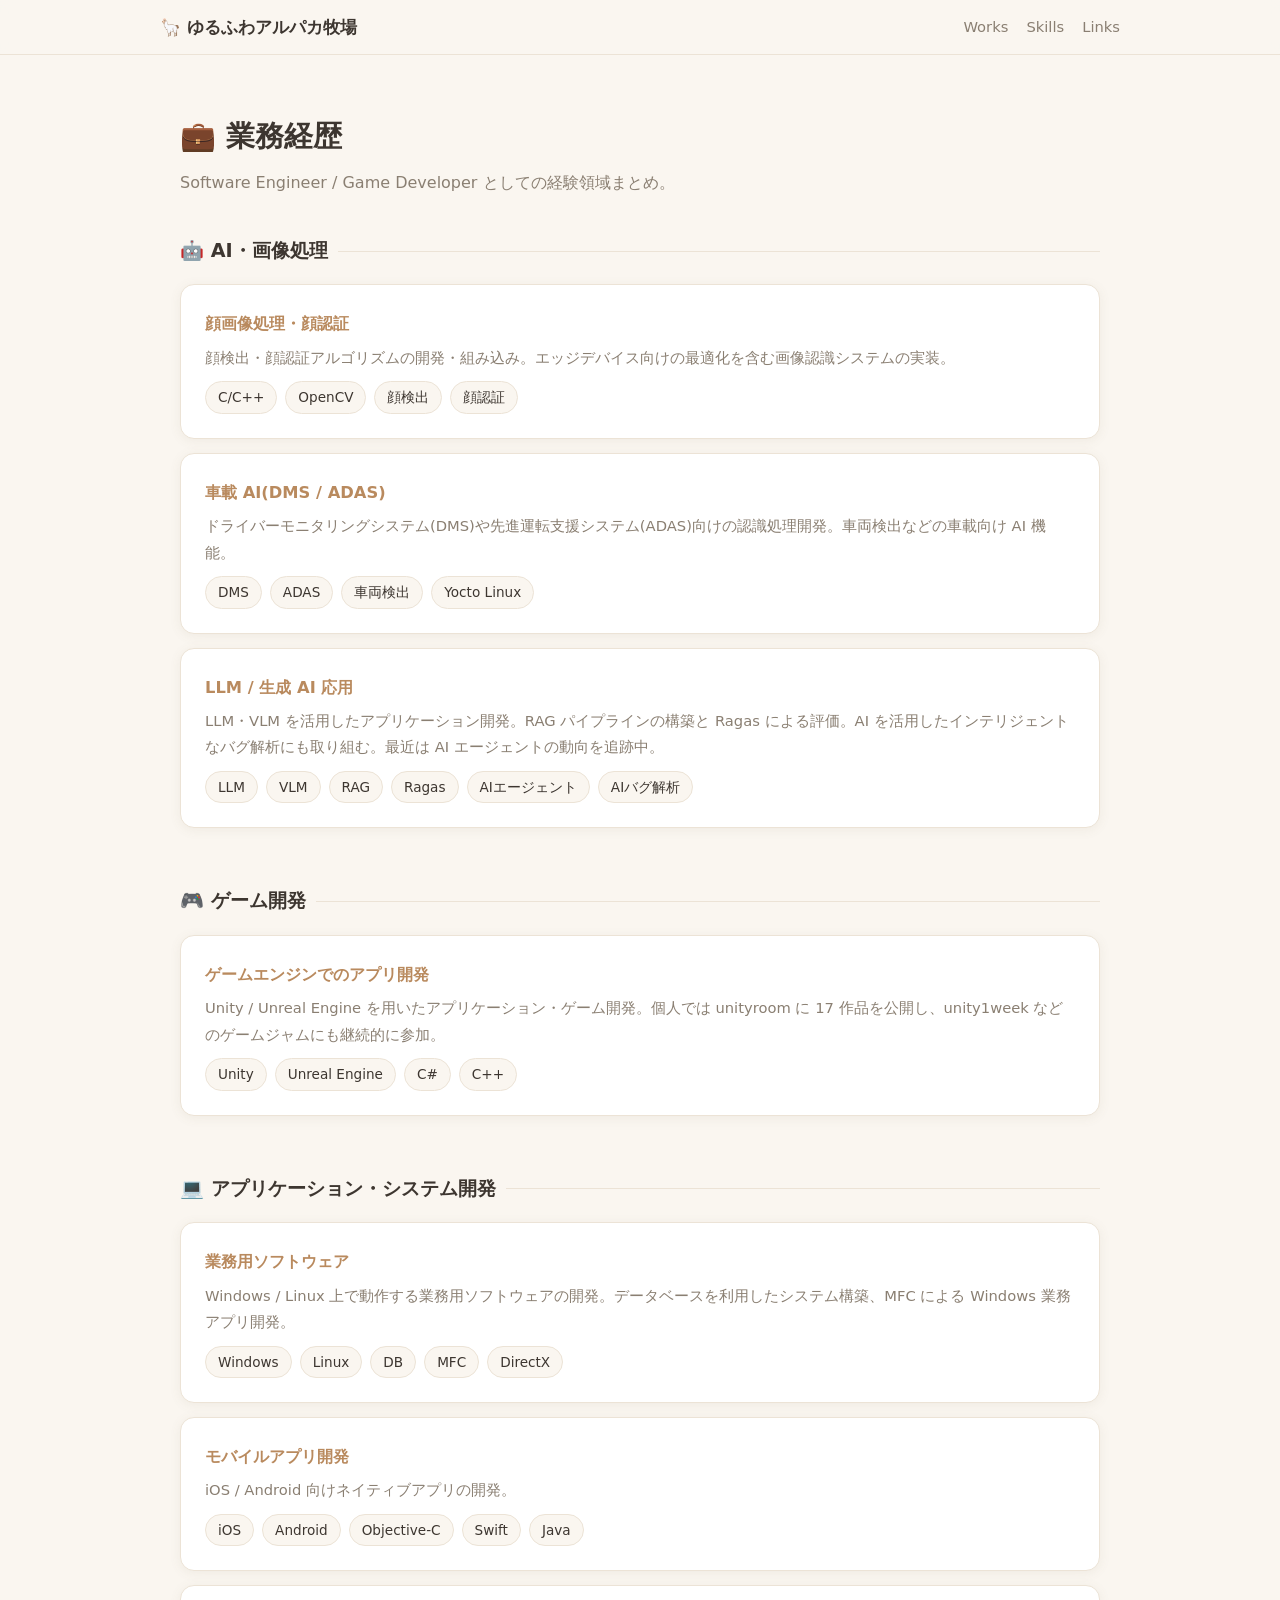
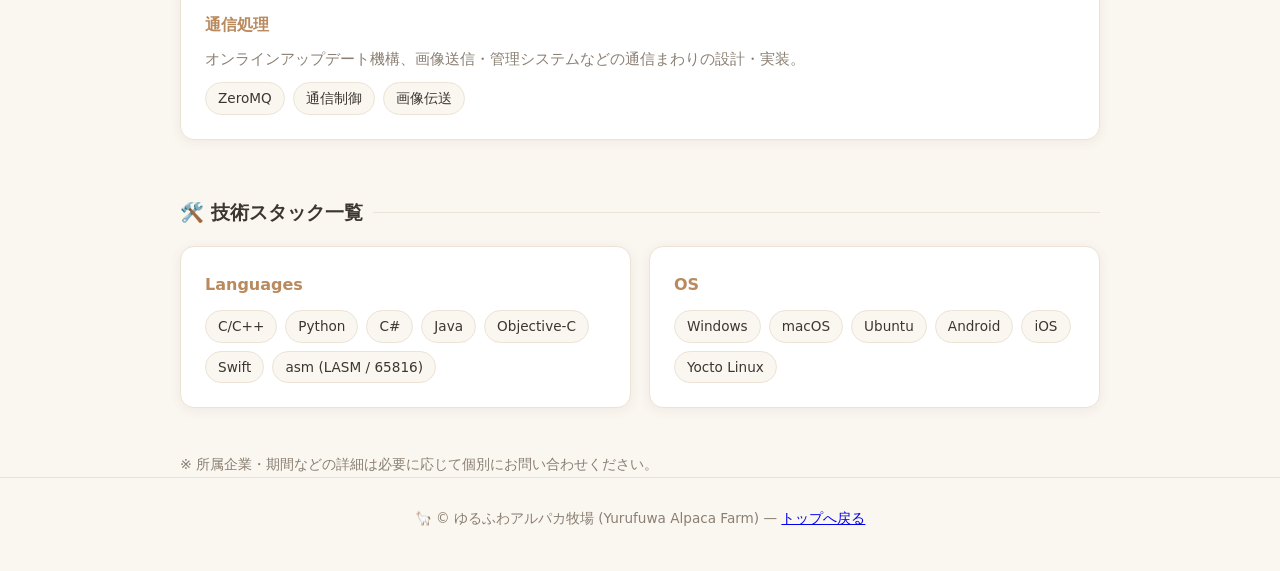
==== career.html @ 318fd3f8 "Initial portal site: profile, works, skills, career, links Co-Authored-By: Claude Fable 5 <noreply@a" ====
<!DOCTYPE html>
<html lang="ja">
<head>
<meta charset="UTF-8">
<meta name="viewport" content="width=device-width, initial-scale=1.0">
<title>業務経歴 | すし / ゆるふわアルパカ牧場</title>
<meta name="description" content="すし(Yurufuwa Alpaca Farm)の業務経歴・技術スタックの詳細。">
<link rel="icon" href="data:image/svg+xml,<svg xmlns=%22http://www.w3.org/2000/svg%22 viewBox=%220 0 100 100%22><text y=%22.9em%22 font-size=%2290%22>🦙</text></svg>">
<link rel="stylesheet" href="style.css">
</head>
<body>

<header class="site-header">
  <nav class="nav container">
    <a class="brand" href="./">🦙 ゆるふわアルパカ牧場</a>
    <ul>
      <li><a href="./#works">Works</a></li>
      <li><a href="./#skills">Skills</a></li>
      <li><a href="./#links">Links</a></li>
    </ul>
  </nav>
</header>

<main class="container">

  <div class="page-title">
    <h1>💼 業務経歴</h1>
    <p>Software Engineer / Game Developer としての経験領域まとめ。</p>
  </div>

  <section class="career-section">
    <h2>🤖 AI・画像処理</h2>
    <div class="career-detail">
      <div class="card">
        <h3>顔画像処理・顔認証</h3>
        <p>顔検出・顔認証アルゴリズムの開発・組み込み。エッジデバイス向けの最適化を含む画像認識システムの実装。</p>
        <ul class="tags"><li>C/C++</li><li>OpenCV</li><li>顔検出</li><li>顔認証</li></ul>
      </div>
      <div class="card">
        <h3>車載 AI(DMS / ADAS)</h3>
        <p>ドライバーモニタリングシステム(DMS)や先進運転支援システム(ADAS)向けの認識処理開発。車両検出などの車載向け AI 機能。</p>
        <ul class="tags"><li>DMS</li><li>ADAS</li><li>車両検出</li><li>Yocto Linux</li></ul>
      </div>
      <div class="card">
        <h3>LLM / 生成 AI 応用</h3>
        <p>LLM・VLM を活用したアプリケーション開発。RAG パイプラインの構築と Ragas による評価。AI を活用したインテリジェントなバグ解析にも取り組む。最近は AI エージェントの動向を追跡中。</p>
        <ul class="tags"><li>LLM</li><li>VLM</li><li>RAG</li><li>Ragas</li><li>AIエージェント</li><li>AIバグ解析</li></ul>
      </div>
    </div>
  </section>

  <section class="career-section">
    <h2>🎮 ゲーム開発</h2>
    <div class="career-detail">
      <div class="card">
        <h3>ゲームエンジンでのアプリ開発</h3>
        <p>Unity / Unreal Engine を用いたアプリケーション・ゲーム開発。個人では unityroom に 17 作品を公開し、unity1week などのゲームジャムにも継続的に参加。</p>
        <ul class="tags"><li>Unity</li><li>Unreal Engine</li><li>C#</li><li>C++</li></ul>
      </div>
    </div>
  </section>

  <section class="career-section">
    <h2>💻 アプリケーション・システム開発</h2>
    <div class="career-detail">
      <div class="card">
        <h3>業務用ソフトウェア</h3>
        <p>Windows / Linux 上で動作する業務用ソフトウェアの開発。データベースを利用したシステム構築、MFC による Windows 業務アプリ開発。</p>
        <ul class="tags"><li>Windows</li><li>Linux</li><li>DB</li><li>MFC</li><li>DirectX</li></ul>
      </div>
      <div class="card">
        <h3>モバイルアプリ開発</h3>
        <p>iOS / Android 向けネイティブアプリの開発。</p>
        <ul class="tags"><li>iOS</li><li>Android</li><li>Objective-C</li><li>Swift</li><li>Java</li></ul>
      </div>
      <div class="card">
        <h3>通信処理</h3>
        <p>オンラインアップデート機構、画像送信・管理システムなどの通信まわりの設計・実装。</p>
        <ul class="tags"><li>ZeroMQ</li><li>通信制御</li><li>画像伝送</li></ul>
      </div>
    </div>
  </section>

  <section class="career-section">
    <h2>🛠️ 技術スタック一覧</h2>
    <div class="skills-grid">
      <div class="card">
        <h3>Languages</h3>
        <ul class="tags">
          <li>C/C++</li><li>Python</li><li>C#</li><li>Java</li>
          <li>Objective-C</li><li>Swift</li><li>asm (LASM / 65816)</li>
        </ul>
      </div>
      <div class="card">
        <h3>OS</h3>
        <ul class="tags">
          <li>Windows</li><li>macOS</li><li>Ubuntu</li>
          <li>Android</li><li>iOS</li><li>Yocto Linux</li>
        </ul>
      </div>
    </div>
  </section>

  <p class="section-note">※ 所属企業・期間などの詳細は必要に応じて個別にお問い合わせください。</p>

</main>

<footer>
  <p>🦙 © ゆるふわアルパカ牧場 (Yurufuwa Alpaca Farm) — <a href="./">トップへ戻る</a></p>
</footer>

</body>
</html>
---- style.css ----
:root {
  --bg: #faf6f0;
  --bg-card: #ffffff;
  --text: #3d3630;
  --text-sub: #8a7f72;
  --accent: #b98a5e;
  --accent-soft: #e8d5c0;
  --border: #ece3d6;
  --shadow: 0 2px 12px rgba(120, 100, 75, 0.08);
  --shadow-hover: 0 6px 20px rgba(120, 100, 75, 0.16);
  --radius: 14px;
}

@media (prefers-color-scheme: dark) {
  :root {
    --bg: #211d19;
    --bg-card: #2b2620;
    --text: #ece5db;
    --text-sub: #a89a89;
    --accent: #d4a97b;
    --accent-soft: #4a3d2e;
    --border: #3a332b;
    --shadow: 0 2px 12px rgba(0, 0, 0, 0.3);
    --shadow-hover: 0 6px 20px rgba(0, 0, 0, 0.45);
  }
}

* { margin: 0; padding: 0; box-sizing: border-box; }

html { scroll-behavior: smooth; }

body {
  font-family: "Hiragino Kaku Gothic ProN", "Yu Gothic UI", "Meiryo", system-ui, sans-serif;
  background: var(--bg);
  color: var(--text);
  line-height: 1.8;
}

.container { max-width: 960px; margin: 0 auto; padding: 0 20px; }

/* ---- header / nav ---- */
header.site-header {
  position: sticky; top: 0; z-index: 10;
  background: color-mix(in srgb, var(--bg) 85%, transparent);
  backdrop-filter: blur(8px);
  border-bottom: 1px solid var(--border);
}
.nav {
  display: flex; align-items: center; justify-content: space-between;
  padding: 12px 0;
}
.nav .brand {
  font-weight: 700; text-decoration: none; color: var(--text);
  font-size: 1.05rem;
}
.nav ul { display: flex; gap: 18px; list-style: none; }
.nav a { text-decoration: none; color: var(--text-sub); font-size: 0.92rem; }
.nav a:hover { color: var(--accent); }

/* ---- hero ---- */
.hero { text-align: center; padding: 72px 0 48px; }
.hero .emoji { font-size: 3.4rem; display: block; margin-bottom: 8px; }
.hero h1 { font-size: 2.1rem; letter-spacing: 0.04em; }
.hero .title { color: var(--accent); font-weight: 600; margin-top: 6px; }
.hero .circle-name { color: var(--text-sub); font-size: 0.95rem; margin-top: 4px; }
.hero .lead { max-width: 560px; margin: 20px auto 0; color: var(--text-sub); }

/* ---- sections ---- */
section { padding: 48px 0; }
section h2 {
  font-size: 1.4rem; margin-bottom: 24px;
  display: flex; align-items: center; gap: 10px;
}
section h2::after {
  content: ""; flex: 1; height: 1px; background: var(--border);
}
.section-note { color: var(--text-sub); font-size: 0.88rem; margin-top: 16px; }

/* ---- cards ---- */
.card {
  background: var(--bg-card); border: 1px solid var(--border);
  border-radius: var(--radius); box-shadow: var(--shadow);
  padding: 24px;
}

/* ---- works ---- */
.works-grid {
  display: grid; grid-template-columns: repeat(auto-fill, minmax(220px, 1fr));
  gap: 18px;
}
.work-card {
  background: var(--bg-card); border: 1px solid var(--border);
  border-radius: var(--radius); overflow: hidden;
  text-decoration: none; color: var(--text);
  box-shadow: var(--shadow);
  transition: transform 0.15s ease, box-shadow 0.15s ease;
  display: flex; flex-direction: column;
}
.work-card:hover { transform: translateY(-3px); box-shadow: var(--shadow-hover); }
.work-card .thumb {
  aspect-ratio: 16 / 10; width: 100%; object-fit: cover;
  background: var(--accent-soft); display: block;
}
.work-card .thumb-fallback {
  aspect-ratio: 16 / 10; display: flex; align-items: center; justify-content: center;
  font-size: 2.2rem; background: var(--accent-soft);
}
.work-card .body { padding: 12px 14px 14px; flex: 1; display: flex; flex-direction: column; }
.work-card .name { font-weight: 700; font-size: 0.95rem; line-height: 1.5; }
.work-card .stats {
  margin-top: auto; padding-top: 8px;
  color: var(--text-sub); font-size: 0.82rem; display: flex; gap: 12px;
}
.stat-row {
  display: grid; grid-template-columns: repeat(auto-fit, minmax(180px, 1fr));
  gap: 14px; margin-bottom: 26px;
}
.stat {
  background: var(--bg-card); border: 1px solid var(--border);
  border-radius: var(--radius); box-shadow: var(--shadow);
  padding: 18px 12px; text-align: center;
  display: flex; flex-direction: column; gap: 2px;
}
.stat-num { font-size: 1.5rem; font-weight: 700; color: var(--accent); }
.stat-label { font-size: 0.82rem; color: var(--text-sub); }
.thumb-tbd {
  aspect-ratio: 16 / 10; display: flex; align-items: center; justify-content: center;
  background: var(--bg); border-bottom: 1px dashed var(--border);
  color: var(--text-sub); font-size: 0.85rem; letter-spacing: 0.06em;
}
.badge {
  display: inline-block; background: var(--accent-soft); color: var(--accent);
  font-size: 0.72rem; font-weight: 700; border-radius: 999px;
  padding: 1px 10px; margin-bottom: 6px; align-self: flex-start;
}
.featured { margin-bottom: 26px; }
.featured .works-grid { grid-template-columns: repeat(auto-fill, minmax(260px, 1fr)); }

/* ---- skills ---- */
.skills-grid {
  display: grid; grid-template-columns: repeat(auto-fit, minmax(260px, 1fr));
  gap: 18px;
}
.skills-grid h3 { font-size: 1rem; margin-bottom: 10px; color: var(--accent); }
.tags { display: flex; flex-wrap: wrap; gap: 8px; list-style: none; }
.tags li {
  background: var(--bg); border: 1px solid var(--border);
  border-radius: 999px; padding: 3px 12px; font-size: 0.85rem;
}

/* ---- career ---- */
.career-list { list-style: none; display: grid; gap: 12px; }
.career-list li {
  background: var(--bg-card); border: 1px solid var(--border);
  border-radius: 10px; padding: 12px 18px; box-shadow: var(--shadow);
}
.career-list .field { font-weight: 700; }
.career-list .desc { color: var(--text-sub); font-size: 0.88rem; }
.more-link {
  display: inline-block; margin-top: 18px; color: var(--accent);
  font-weight: 600; text-decoration: none;
}
.more-link:hover { text-decoration: underline; }

/* ---- links ---- */
.links-grid {
  display: grid; grid-template-columns: repeat(auto-fill, minmax(240px, 1fr));
  gap: 14px;
}
.link-card {
  display: flex; align-items: center; gap: 12px;
  background: var(--bg-card); border: 1px solid var(--border);
  border-radius: 12px; padding: 14px 18px;
  text-decoration: none; color: var(--text); box-shadow: var(--shadow);
  transition: transform 0.15s ease, box-shadow 0.15s ease;
}
.link-card:hover { transform: translateY(-2px); box-shadow: var(--shadow-hover); }
.link-card .icon { font-size: 1.5rem; }
.link-card .label { font-weight: 700; font-size: 0.95rem; }
.link-card .sub { color: var(--text-sub); font-size: 0.8rem; }

/* ---- likes ---- */
.likes { display: flex; flex-wrap: wrap; gap: 10px; list-style: none; }
.likes li {
  background: var(--bg-card); border: 1px solid var(--border);
  border-radius: 999px; padding: 6px 18px; box-shadow: var(--shadow);
  font-size: 0.92rem;
}

/* ---- footer ---- */
footer {
  border-top: 1px solid var(--border);
  padding: 28px 0 40px; text-align: center;
  color: var(--text-sub); font-size: 0.85rem;
}

/* ---- career page ---- */
.page-title { padding: 56px 0 8px; }
.page-title h1 { font-size: 1.8rem; }
.page-title p { color: var(--text-sub); margin-top: 6px; }
.career-section { padding: 28px 0; }
.career-section h2 { font-size: 1.2rem; margin-bottom: 16px; }
.career-detail { display: grid; gap: 14px; }
.career-detail .card h3 { font-size: 1.02rem; margin-bottom: 6px; color: var(--accent); }
.career-detail .card p { font-size: 0.92rem; color: var(--text-sub); }
.career-detail .card .tags { margin-top: 10px; }

@media (max-width: 600px) {
  .hero { padding: 48px 0 32px; }
  .hero h1 { font-size: 1.7rem; }
  .nav ul { gap: 12px; }
  .nav a { font-size: 0.82rem; }
}
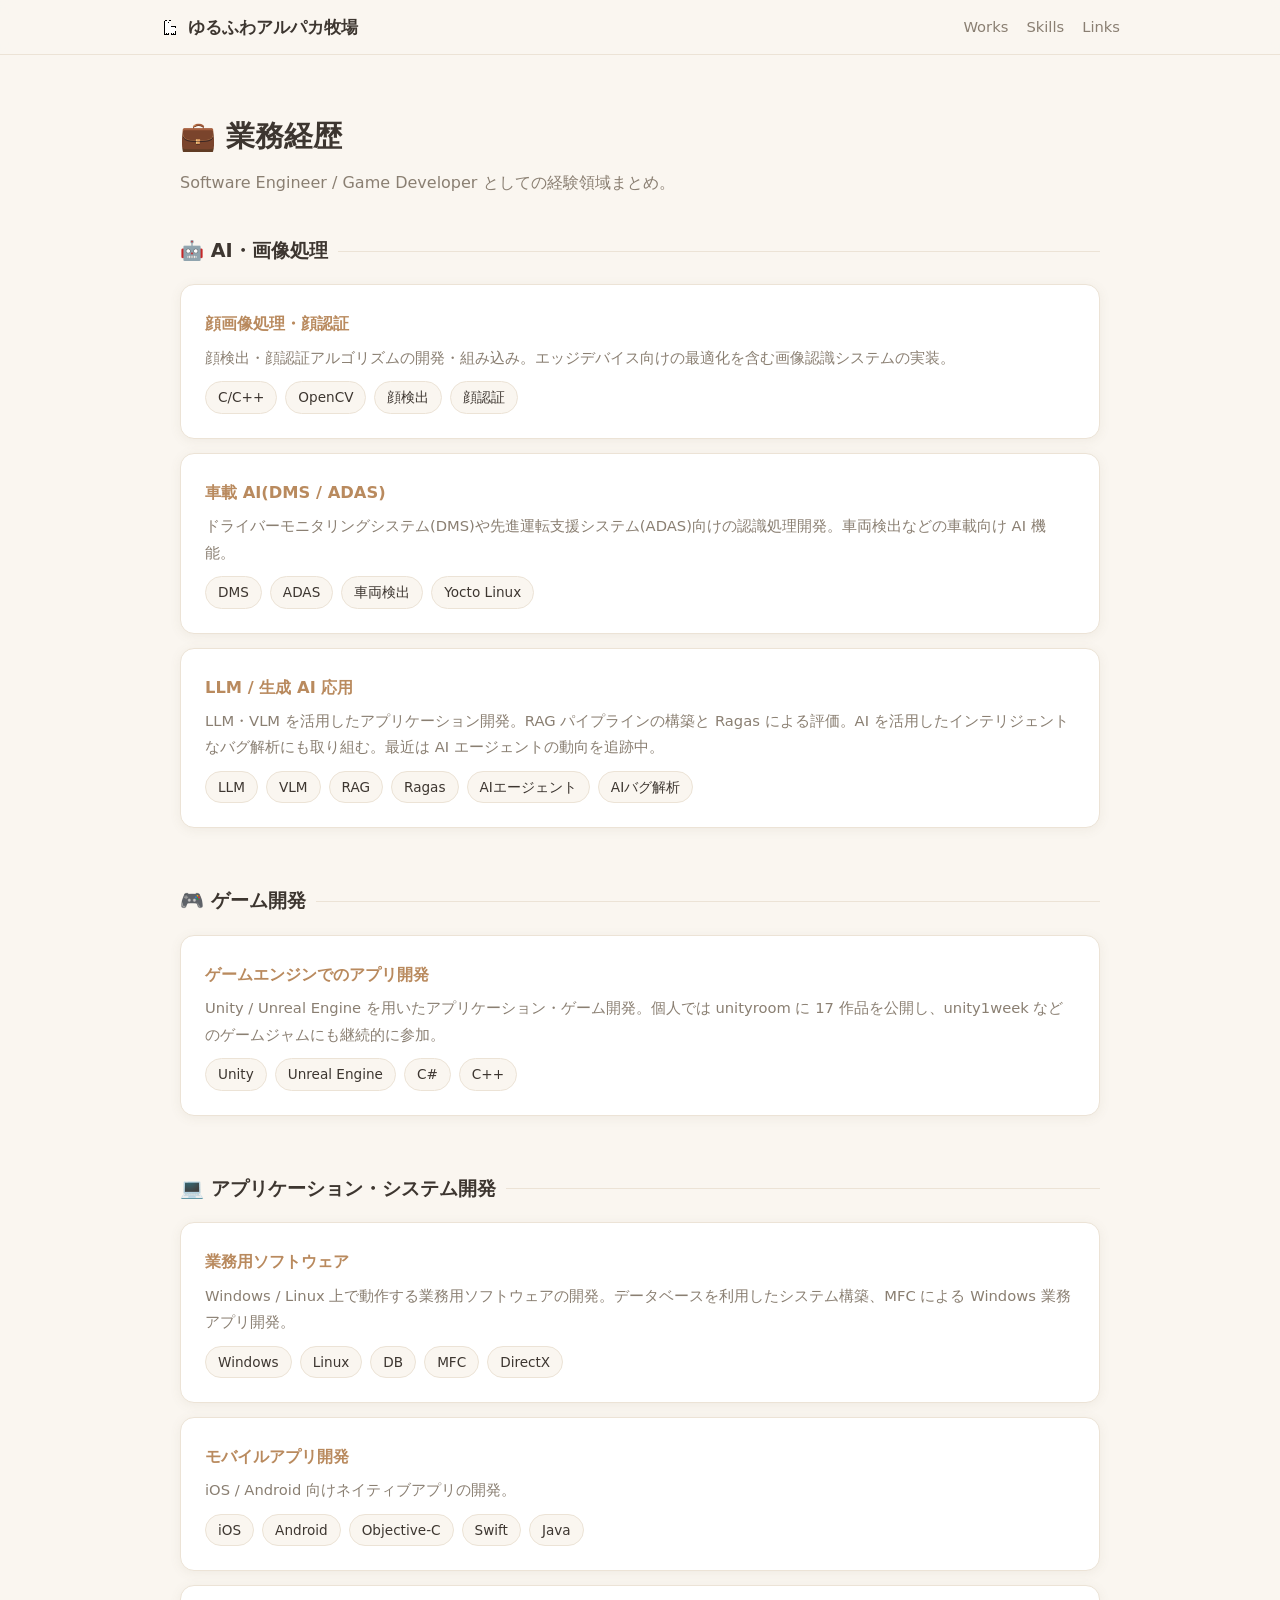
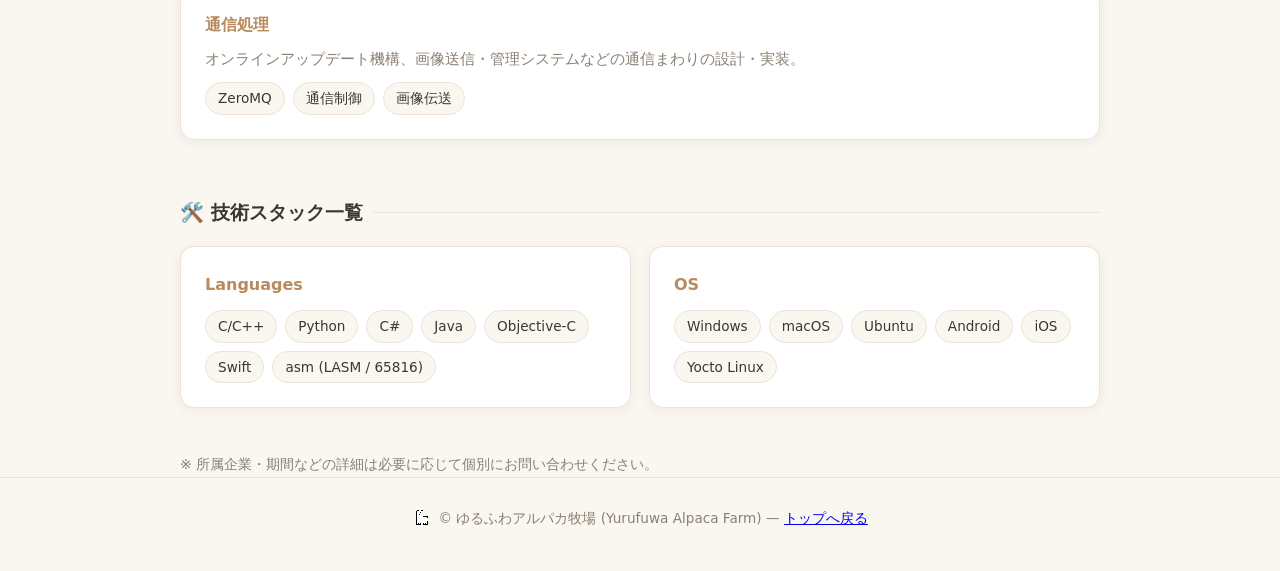
==== commit 834f83ad: "Use pixel-art alpaca profile image instead of llama emoji Co-Authored-By: Claude Fable 5 <noreply@an" ====
--- a/career.html
+++ b/career.html
@@ -3,16 +3,16 @@
 <head>
 <meta charset="UTF-8">
 <meta name="viewport" content="width=device-width, initial-scale=1.0">
-<title>業務経歴 | すし / ゆるふわアルパカ牧場</title>
-<meta name="description" content="すし(Yurufuwa Alpaca Farm)の業務経歴・技術スタックの詳細。">
-<link rel="icon" href="data:image/svg+xml,<svg xmlns=%22http://www.w3.org/2000/svg%22 viewBox=%220 0 100 100%22><text y=%22.9em%22 font-size=%2290%22>🦙</text></svg>">
+<title>業務経歴 | すしさん / ゆるふわアルパカ牧場</title>
+<meta name="description" content="すしさん(Yurufuwa Alpaca Farm)の業務経歴・技術スタックの詳細。">
+<link rel="icon" type="image/png" href="assets/alpaca.png">
 <link rel="stylesheet" href="style.css">
 </head>
 <body>
 
 <header class="site-header">
   <nav class="nav container">
-    <a class="brand" href="./">🦙 ゆるふわアルパカ牧場</a>
+    <a class="brand" href="./"><img class="icon-img" src="assets/alpaca.png" alt=""> ゆるふわアルパカ牧場</a>
     <ul>
       <li><a href="./#works">Works</a></li>
       <li><a href="./#skills">Skills</a></li>
@@ -106,7 +106,7 @@
 </main>
 
 <footer>
-  <p>🦙 © ゆるふわアルパカ牧場 (Yurufuwa Alpaca Farm) — <a href="./">トップへ戻る</a></p>
+  <p><img class="icon-img" src="assets/alpaca.png" alt=""> © ゆるふわアルパカ牧場 (Yurufuwa Alpaca Farm) — <a href="./">トップへ戻る</a></p>
 </footer>
 
 </body>
--- a/style.css
+++ b/style.css
@@ -59,7 +59,16 @@
 
 /* ---- hero ---- */
 .hero { text-align: center; padding: 72px 0 48px; }
-.hero .emoji { font-size: 3.4rem; display: block; margin-bottom: 8px; }
+.hero .avatar {
+  width: 96px; height: 96px; image-rendering: pixelated;
+  display: block; margin: 0 auto 14px;
+  border-radius: 20px; background: var(--accent-soft);
+  padding: 8px; border: 1px solid var(--border);
+}
+.icon-img {
+  width: 20px; height: 20px; image-rendering: pixelated;
+  vertical-align: -4px; margin-right: 2px;
+}
 .hero h1 { font-size: 2.1rem; letter-spacing: 0.04em; }
 .hero .title { color: var(--accent); font-weight: 600; margin-top: 6px; }
 .hero .circle-name { color: var(--text-sub); font-size: 0.95rem; margin-top: 4px; }
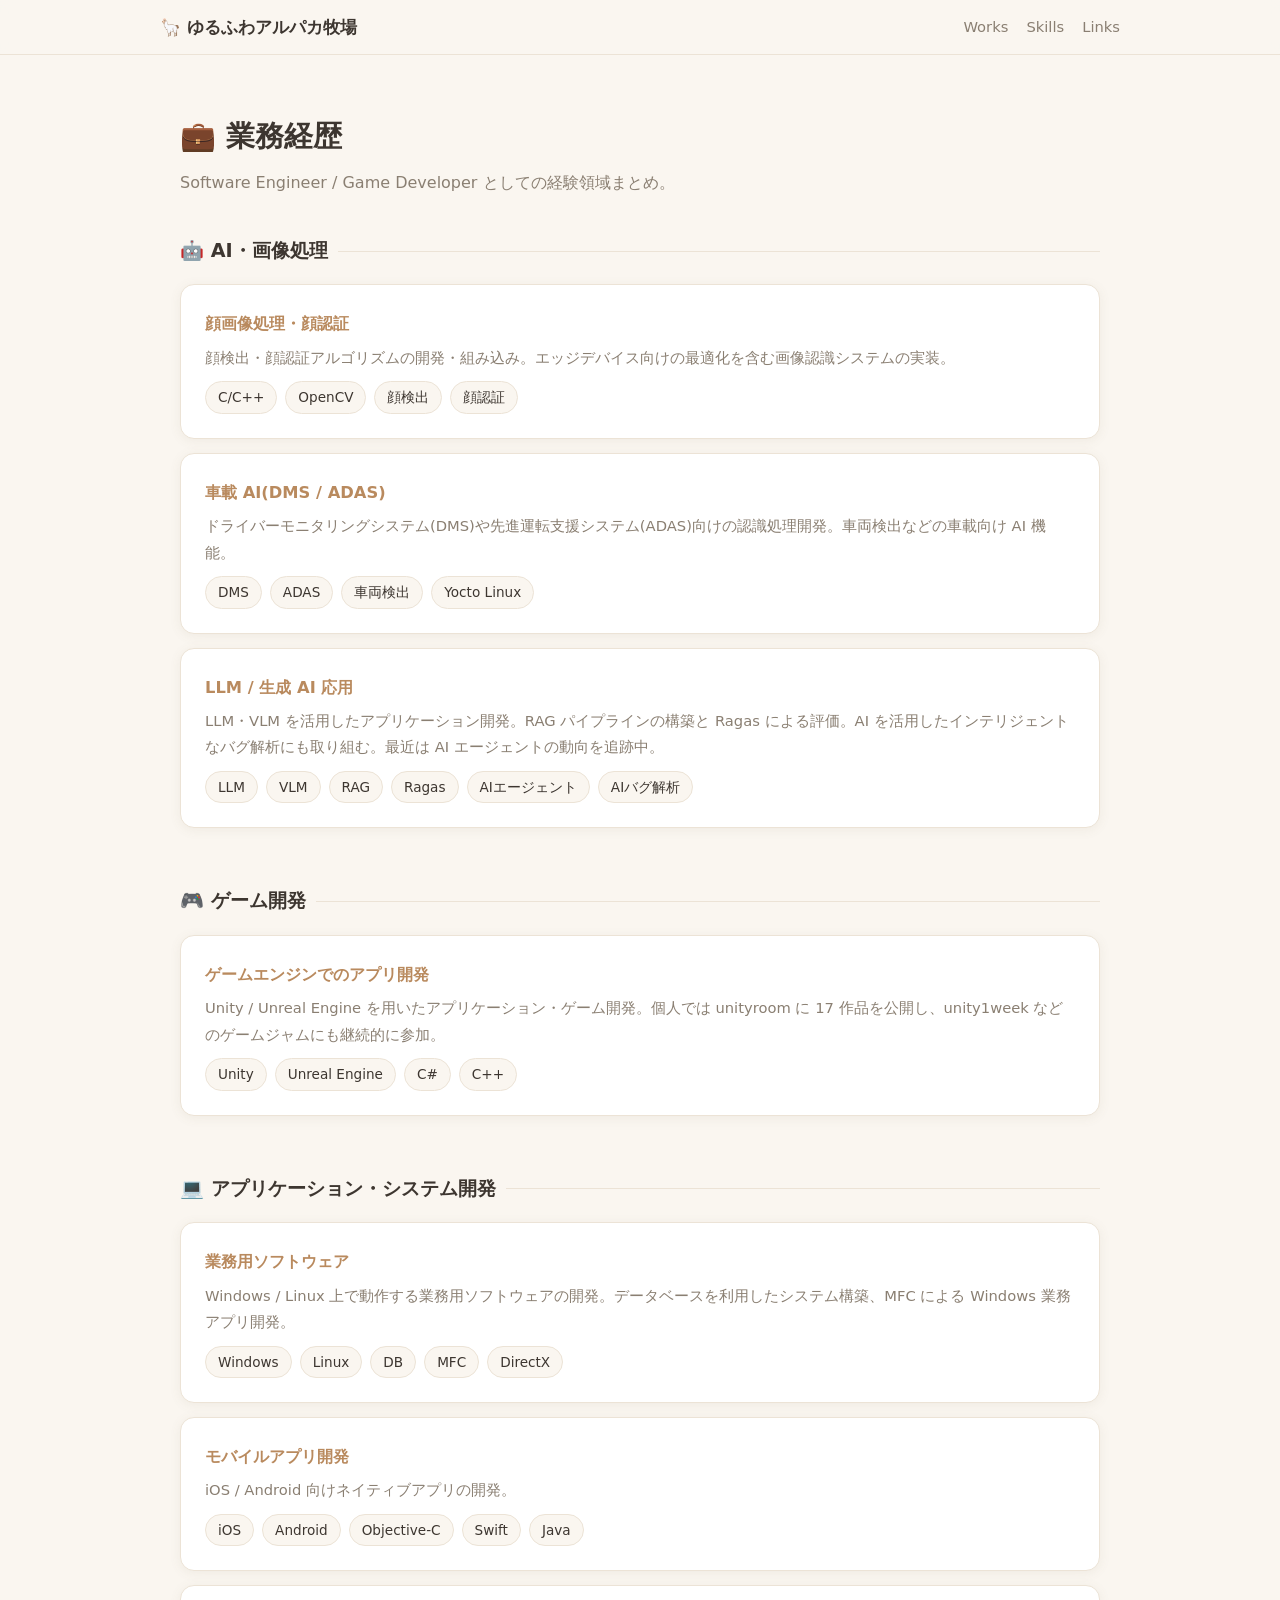
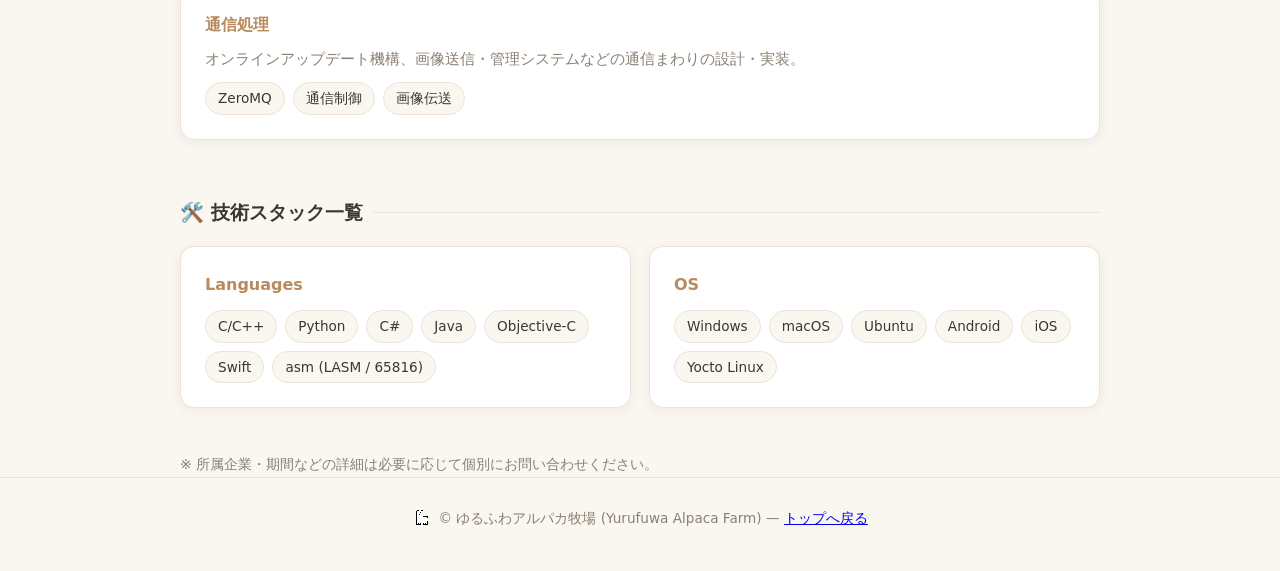
==== commit 234fff36: "Keep llama emoji for nav brand Co-Authored-By: Claude Fable 5 <noreply@anthropic.com>" ====
--- a/career.html
+++ b/career.html
@@ -12,7 +12,7 @@
 
 <header class="site-header">
   <nav class="nav container">
-    <a class="brand" href="./"><img class="icon-img" src="assets/alpaca.png" alt=""> ゆるふわアルパカ牧場</a>
+    <a class="brand" href="./">🦙 ゆるふわアルパカ牧場</a>
     <ul>
       <li><a href="./#works">Works</a></li>
       <li><a href="./#skills">Skills</a></li>
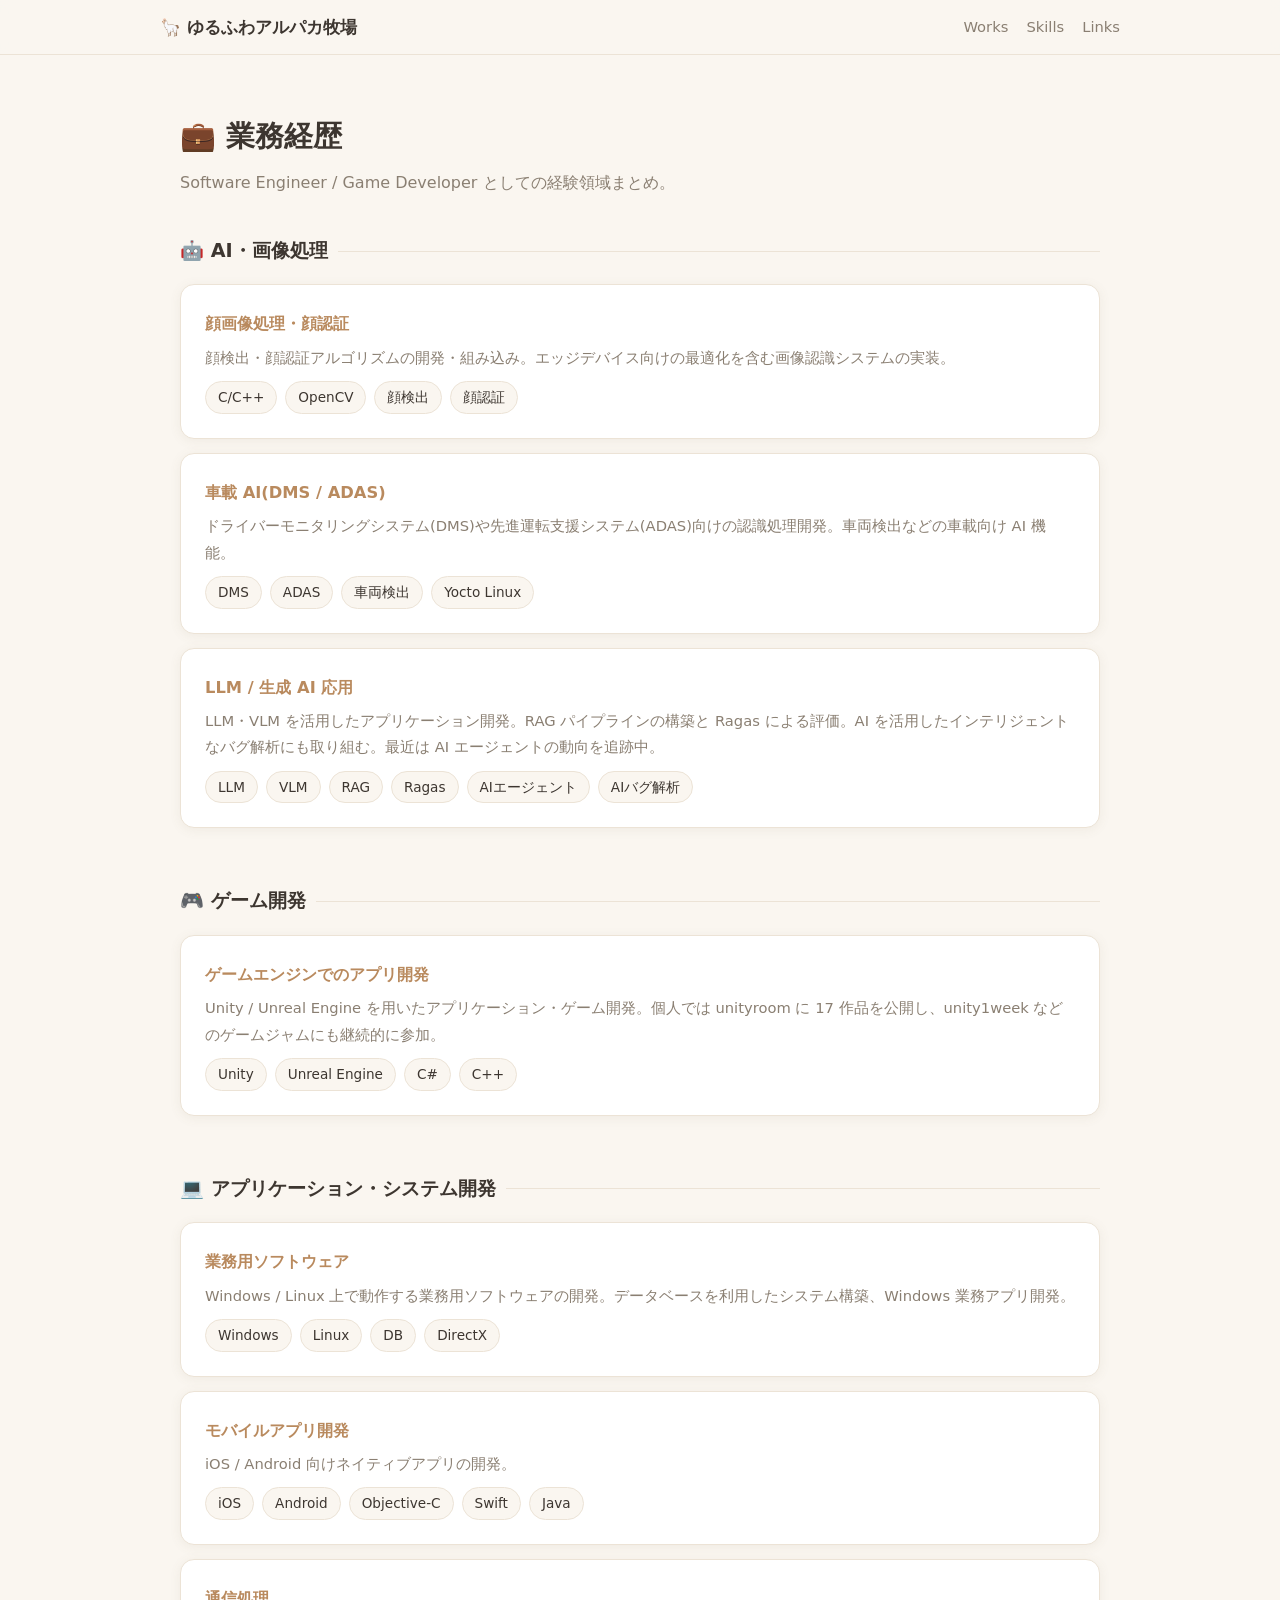
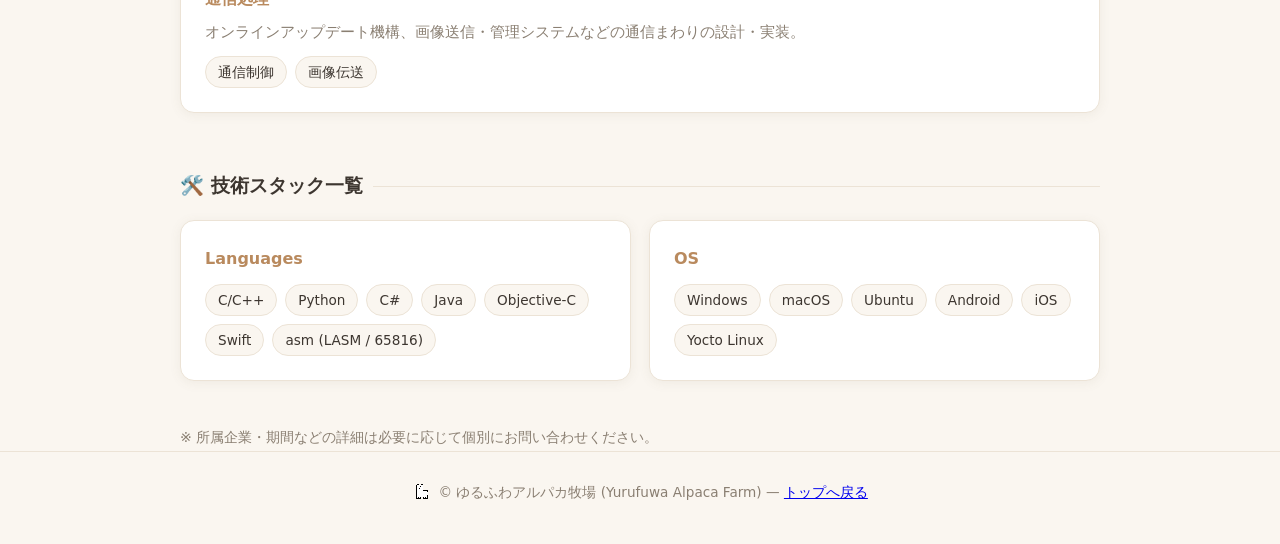
==== commit 33d1cd7d: "Remove unity1week stat tile and MFC/ZeroMQ mentions Co-Authored-By: Claude Fable 5 <noreply@anthropi" ====
--- a/career.html
+++ b/career.html
@@ -65,8 +65,8 @@
     <div class="career-detail">
       <div class="card">
         <h3>業務用ソフトウェア</h3>
-        <p>Windows / Linux 上で動作する業務用ソフトウェアの開発。データベースを利用したシステム構築、MFC による Windows 業務アプリ開発。</p>
-        <ul class="tags"><li>Windows</li><li>Linux</li><li>DB</li><li>MFC</li><li>DirectX</li></ul>
+        <p>Windows / Linux 上で動作する業務用ソフトウェアの開発。データベースを利用したシステム構築、Windows 業務アプリ開発。</p>
+        <ul class="tags"><li>Windows</li><li>Linux</li><li>DB</li><li>DirectX</li></ul>
       </div>
       <div class="card">
         <h3>モバイルアプリ開発</h3>
@@ -76,7 +76,7 @@
       <div class="card">
         <h3>通信処理</h3>
         <p>オンラインアップデート機構、画像送信・管理システムなどの通信まわりの設計・実装。</p>
-        <ul class="tags"><li>ZeroMQ</li><li>通信制御</li><li>画像伝送</li></ul>
+        <ul class="tags"><li>通信制御</li><li>画像伝送</li></ul>
       </div>
     </div>
   </section>
